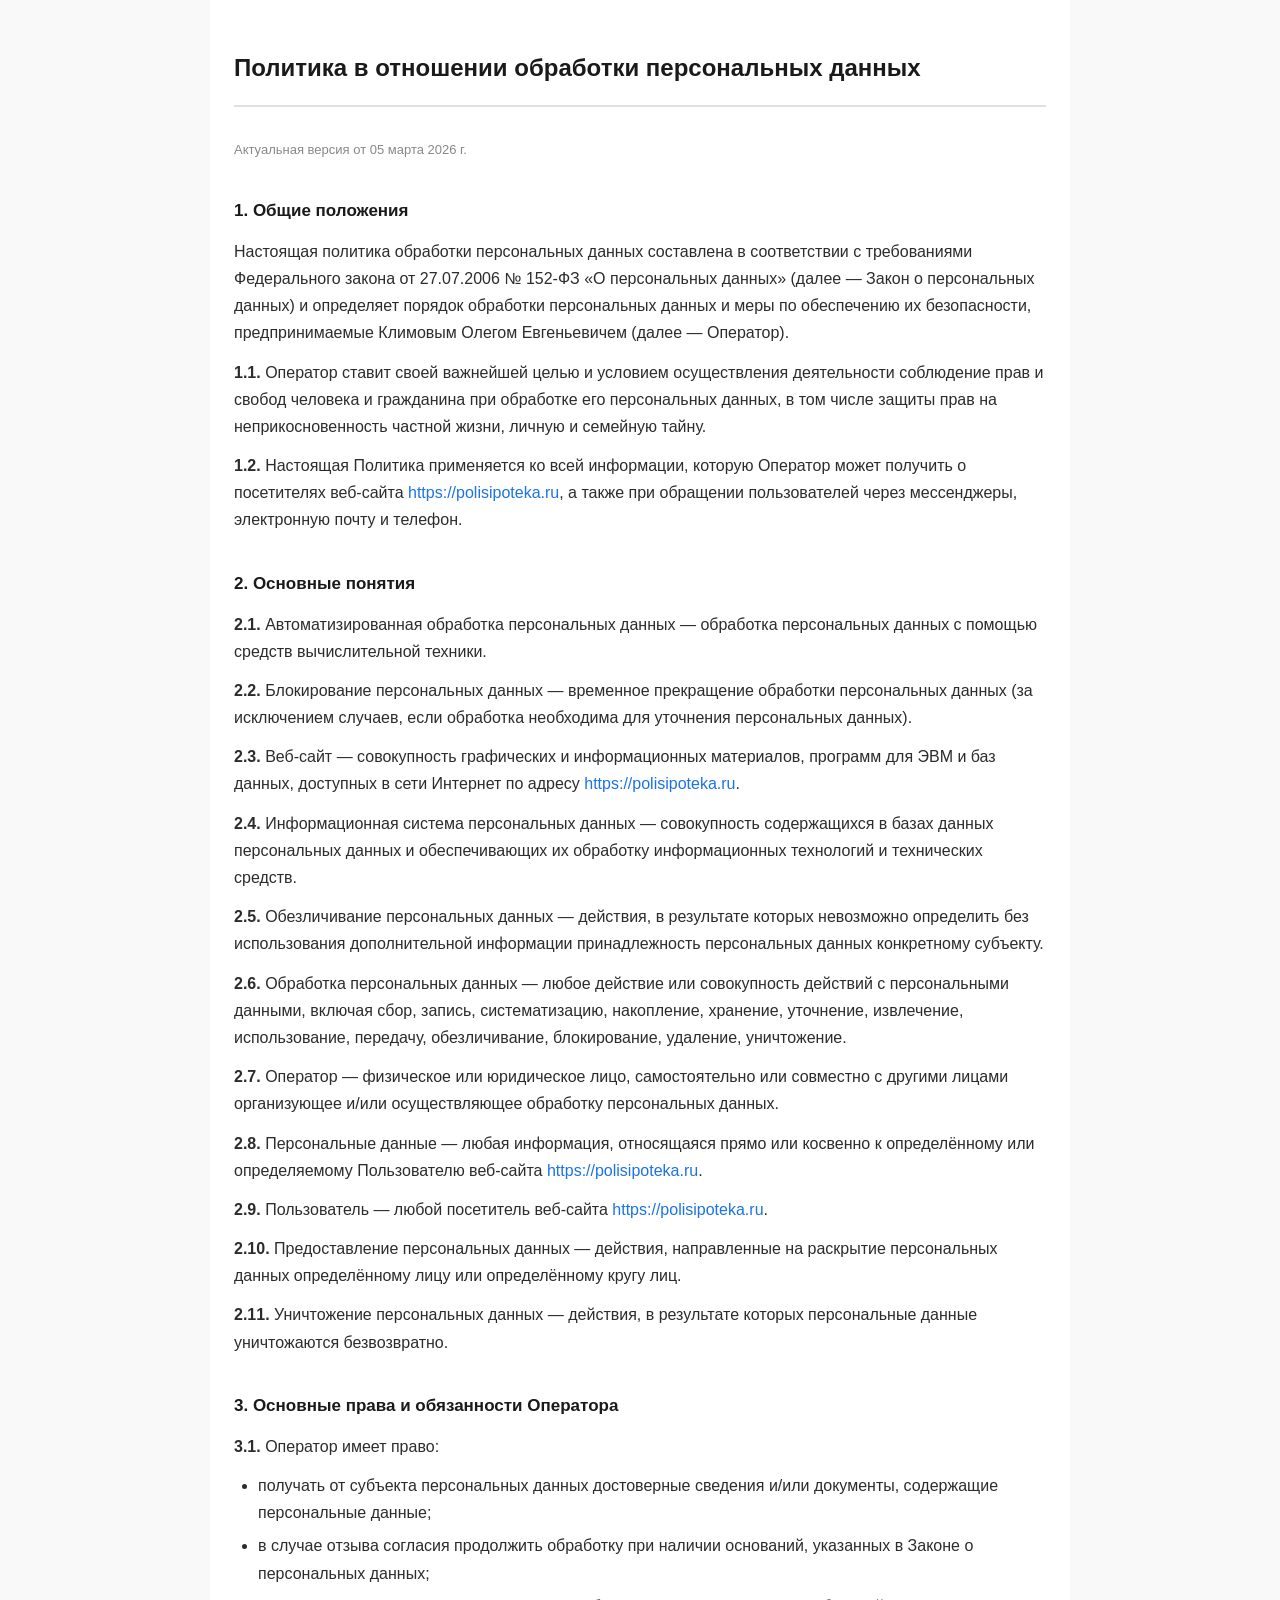
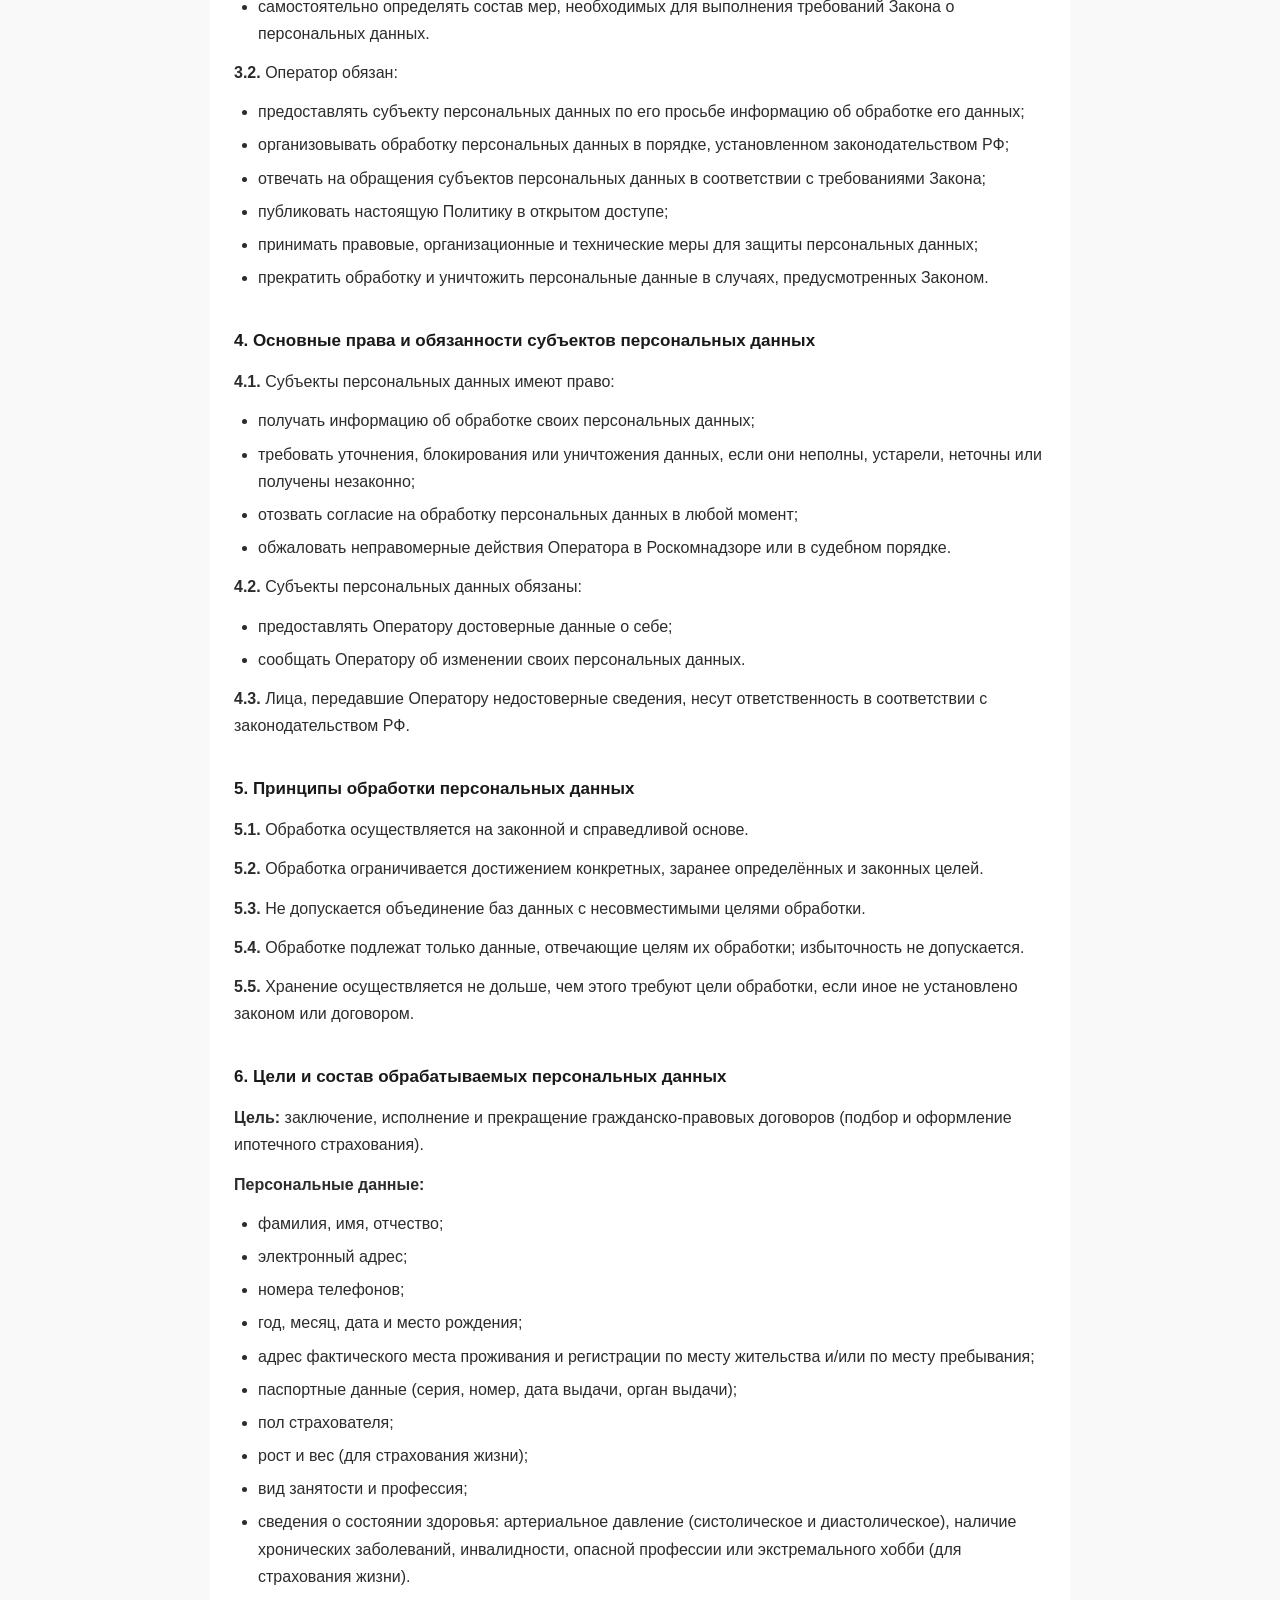
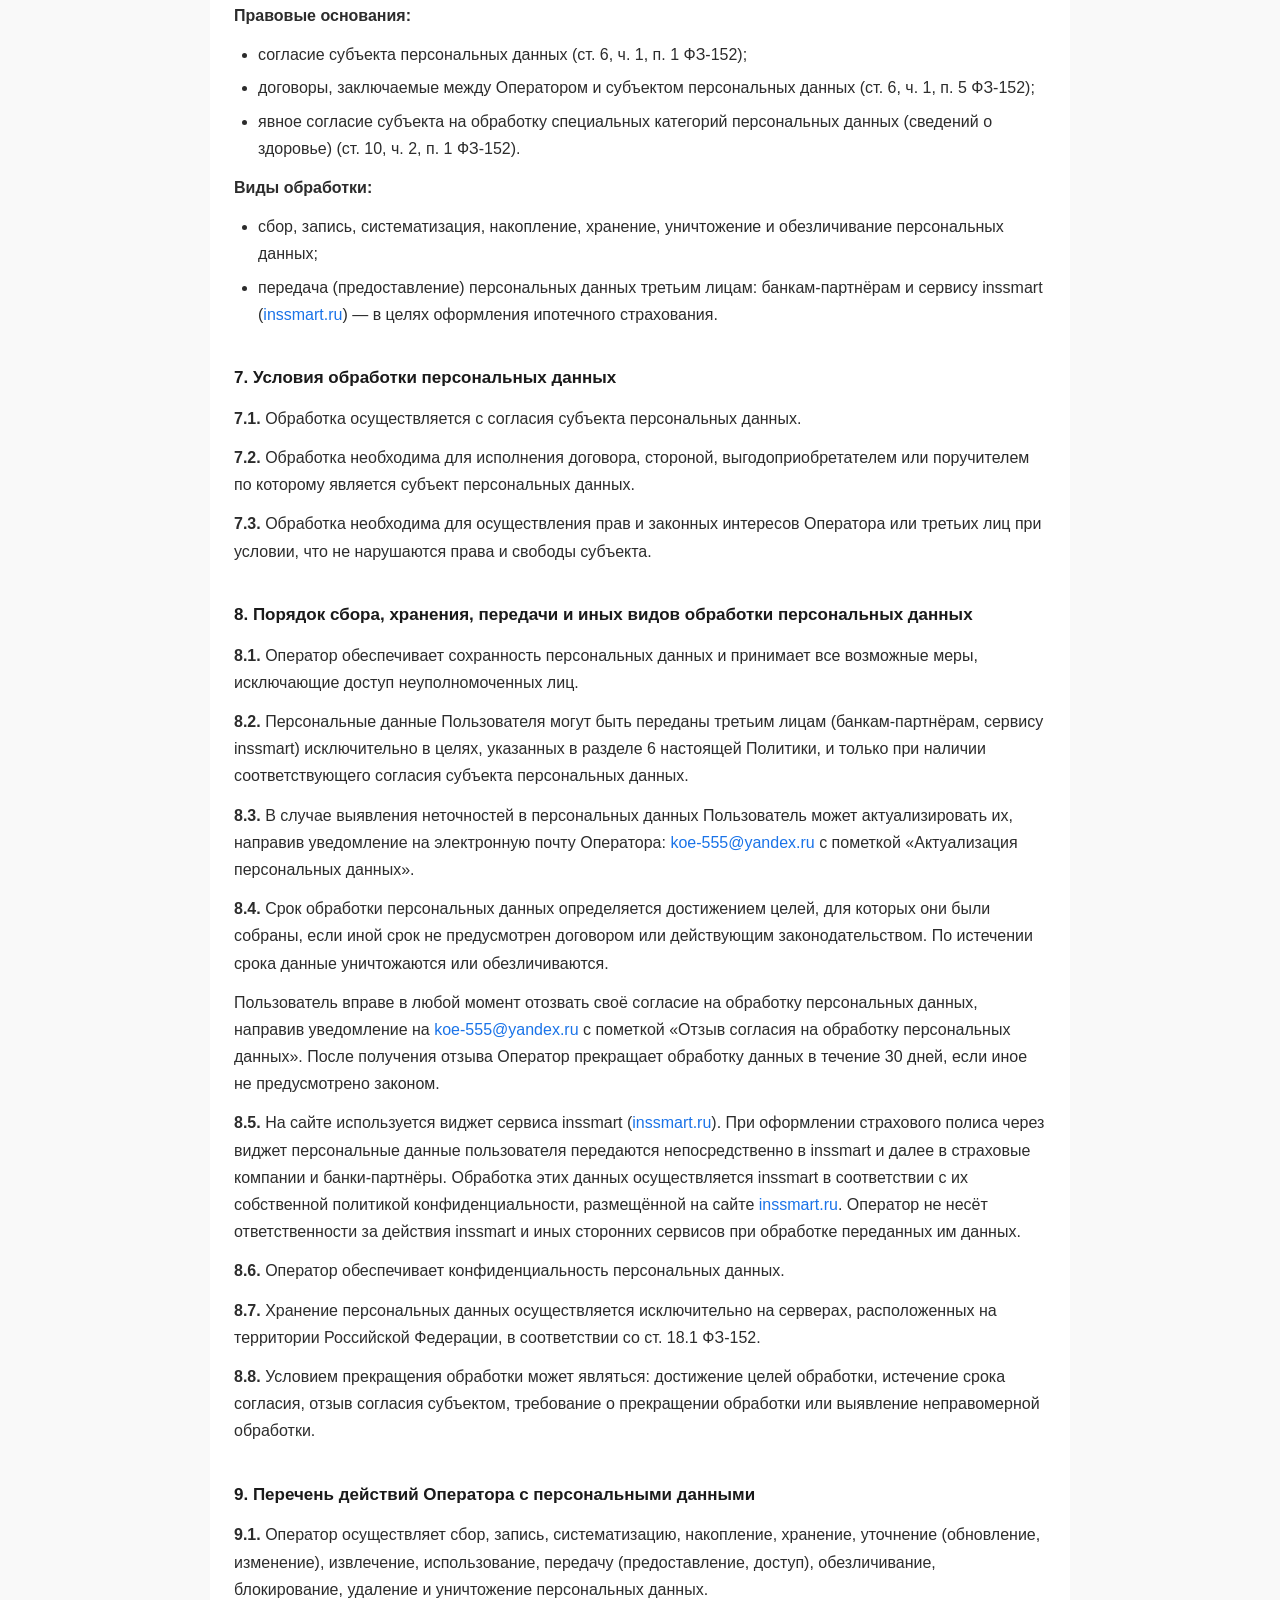
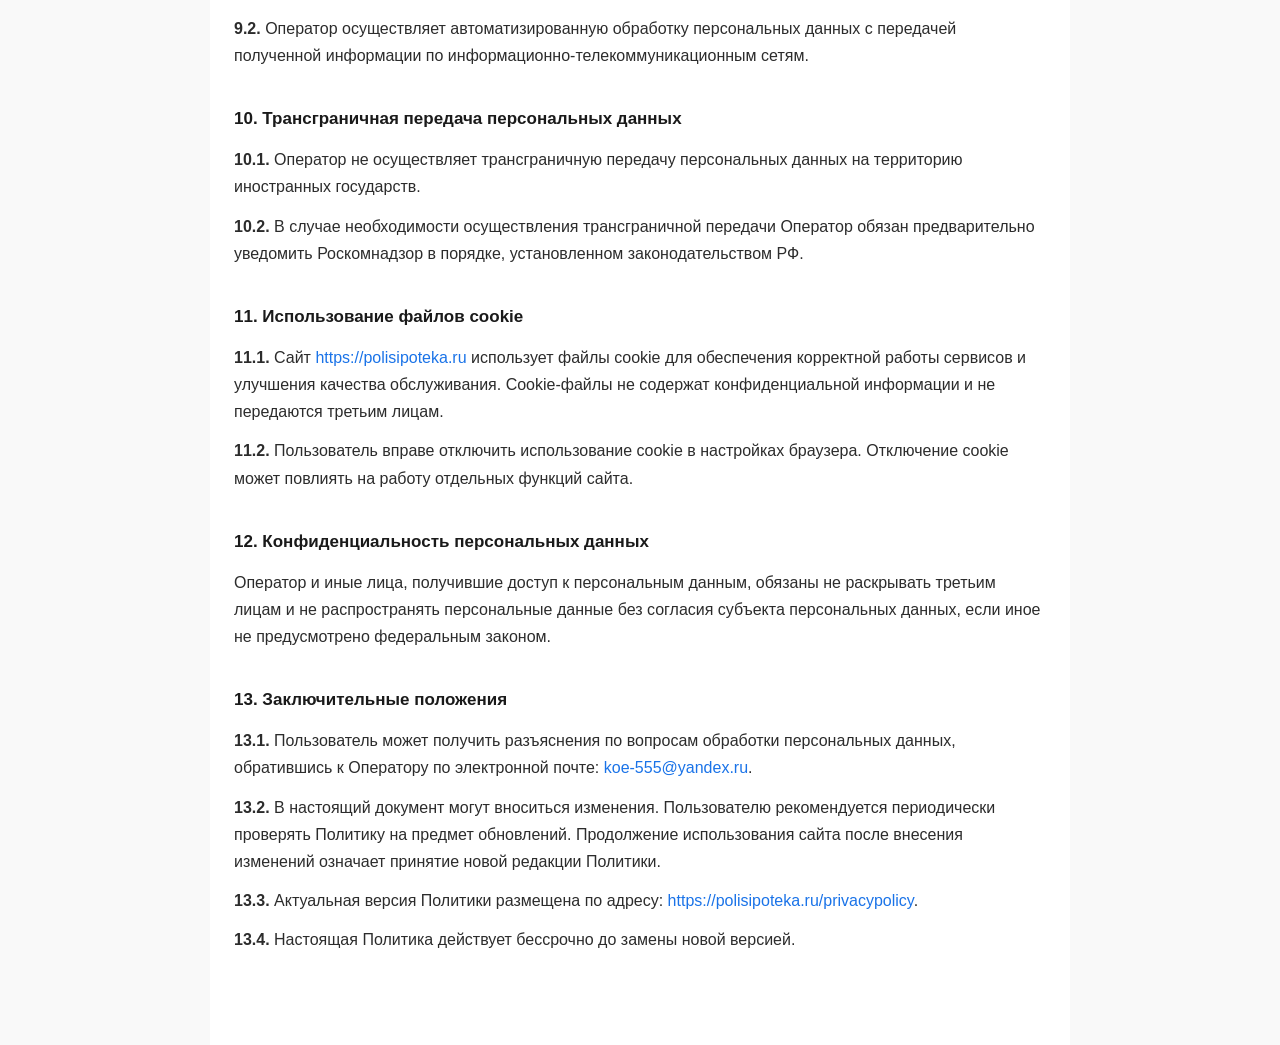
==== privacypolicy.html @ 63c464d2 "Add files via upload" ====
<!DOCTYPE html>
<html lang="ru">
<head>
  <meta charset="UTF-8" />
  <meta name="viewport" content="width=device-width, initial-scale=1.0" />
  <title>Политика конфиденциальности — polisipoteka.ru</title>
  <style>
    * {
      box-sizing: border-box;
      margin: 0;
      padding: 0;
    }

    body {
      font-family: 'Segoe UI', Arial, sans-serif;
      font-size: 16px;
      line-height: 1.7;
      color: #2c2c2c;
      background: #f9f9f9;
    }

    .container {
      max-width: 860px;
      margin: 0 auto;
      padding: 48px 24px 80px;
      background: #fff;
    }

    h1 {
      font-size: 24px;
      font-weight: 700;
      margin-bottom: 32px;
      color: #1a1a1a;
      border-bottom: 2px solid #e0e0e0;
      padding-bottom: 16px;
    }

    h2 {
      font-size: 17px;
      font-weight: 700;
      margin-top: 36px;
      margin-bottom: 12px;
      color: #1a1a1a;
    }

    p {
      margin-bottom: 12px;
    }

    ul {
      margin: 8px 0 12px 24px;
    }

    ul li {
      margin-bottom: 6px;
    }

    a {
      color: #1a73e8;
      text-decoration: none;
    }

    a:hover {
      text-decoration: underline;
    }

    .updated {
      font-size: 13px;
      color: #888;
      margin-bottom: 32px;
    }
  </style>
</head>
<body>
  <div class="container">

    <h1>Политика в отношении обработки персональных данных</h1>
    <p class="updated">Актуальная версия от 05 марта 2026 г.</p>

    <h2>1. Общие положения</h2>
    <p>Настоящая политика обработки персональных данных составлена в соответствии с требованиями Федерального закона от 27.07.2006 № 152-ФЗ «О персональных данных» (далее — Закон о персональных данных) и определяет порядок обработки персональных данных и меры по обеспечению их безопасности, предпринимаемые Климовым Олегом Евгеньевичем (далее — Оператор).</p>
    <p><strong>1.1.</strong> Оператор ставит своей важнейшей целью и условием осуществления деятельности соблюдение прав и свобод человека и гражданина при обработке его персональных данных, в том числе защиты прав на неприкосновенность частной жизни, личную и семейную тайну.</p>
    <p><strong>1.2.</strong> Настоящая Политика применяется ко всей информации, которую Оператор может получить о посетителях веб-сайта <a href="https://polisipoteka.ru" target="_blank">https://polisipoteka.ru</a>, а также при обращении пользователей через мессенджеры, электронную почту и телефон.</p>

    <h2>2. Основные понятия</h2>
    <p><strong>2.1.</strong> Автоматизированная обработка персональных данных — обработка персональных данных с помощью средств вычислительной техники.</p>
    <p><strong>2.2.</strong> Блокирование персональных данных — временное прекращение обработки персональных данных (за исключением случаев, если обработка необходима для уточнения персональных данных).</p>
    <p><strong>2.3.</strong> Веб-сайт — совокупность графических и информационных материалов, программ для ЭВМ и баз данных, доступных в сети Интернет по адресу <a href="https://polisipoteka.ru" target="_blank">https://polisipoteka.ru</a>.</p>
    <p><strong>2.4.</strong> Информационная система персональных данных — совокупность содержащихся в базах данных персональных данных и обеспечивающих их обработку информационных технологий и технических средств.</p>
    <p><strong>2.5.</strong> Обезличивание персональных данных — действия, в результате которых невозможно определить без использования дополнительной информации принадлежность персональных данных конкретному субъекту.</p>
    <p><strong>2.6.</strong> Обработка персональных данных — любое действие или совокупность действий с персональными данными, включая сбор, запись, систематизацию, накопление, хранение, уточнение, извлечение, использование, передачу, обезличивание, блокирование, удаление, уничтожение.</p>
    <p><strong>2.7.</strong> Оператор — физическое или юридическое лицо, самостоятельно или совместно с другими лицами организующее и/или осуществляющее обработку персональных данных.</p>
    <p><strong>2.8.</strong> Персональные данные — любая информация, относящаяся прямо или косвенно к определённому или определяемому Пользователю веб-сайта <a href="https://polisipoteka.ru" target="_blank">https://polisipoteka.ru</a>.</p>
    <p><strong>2.9.</strong> Пользователь — любой посетитель веб-сайта <a href="https://polisipoteka.ru" target="_blank">https://polisipoteka.ru</a>.</p>
    <p><strong>2.10.</strong> Предоставление персональных данных — действия, направленные на раскрытие персональных данных определённому лицу или определённому кругу лиц.</p>
    <p><strong>2.11.</strong> Уничтожение персональных данных — действия, в результате которых персональные данные уничтожаются безвозвратно.</p>

    <h2>3. Основные права и обязанности Оператора</h2>
    <p><strong>3.1.</strong> Оператор имеет право:</p>
    <ul>
      <li>получать от субъекта персональных данных достоверные сведения и/или документы, содержащие персональные данные;</li>
      <li>в случае отзыва согласия продолжить обработку при наличии оснований, указанных в Законе о персональных данных;</li>
      <li>самостоятельно определять состав мер, необходимых для выполнения требований Закона о персональных данных.</li>
    </ul>
    <p><strong>3.2.</strong> Оператор обязан:</p>
    <ul>
      <li>предоставлять субъекту персональных данных по его просьбе информацию об обработке его данных;</li>
      <li>организовывать обработку персональных данных в порядке, установленном законодательством РФ;</li>
      <li>отвечать на обращения субъектов персональных данных в соответствии с требованиями Закона;</li>
      <li>публиковать настоящую Политику в открытом доступе;</li>
      <li>принимать правовые, организационные и технические меры для защиты персональных данных;</li>
      <li>прекратить обработку и уничтожить персональные данные в случаях, предусмотренных Законом.</li>
    </ul>

    <h2>4. Основные права и обязанности субъектов персональных данных</h2>
    <p><strong>4.1.</strong> Субъекты персональных данных имеют право:</p>
    <ul>
      <li>получать информацию об обработке своих персональных данных;</li>
      <li>требовать уточнения, блокирования или уничтожения данных, если они неполны, устарели, неточны или получены незаконно;</li>
      <li>отозвать согласие на обработку персональных данных в любой момент;</li>
      <li>обжаловать неправомерные действия Оператора в Роскомнадзоре или в судебном порядке.</li>
    </ul>
    <p><strong>4.2.</strong> Субъекты персональных данных обязаны:</p>
    <ul>
      <li>предоставлять Оператору достоверные данные о себе;</li>
      <li>сообщать Оператору об изменении своих персональных данных.</li>
    </ul>
    <p><strong>4.3.</strong> Лица, передавшие Оператору недостоверные сведения, несут ответственность в соответствии с законодательством РФ.</p>

    <h2>5. Принципы обработки персональных данных</h2>
    <p><strong>5.1.</strong> Обработка осуществляется на законной и справедливой основе.</p>
    <p><strong>5.2.</strong> Обработка ограничивается достижением конкретных, заранее определённых и законных целей.</p>
    <p><strong>5.3.</strong> Не допускается объединение баз данных с несовместимыми целями обработки.</p>
    <p><strong>5.4.</strong> Обработке подлежат только данные, отвечающие целям их обработки; избыточность не допускается.</p>
    <p><strong>5.5.</strong> Хранение осуществляется не дольше, чем этого требуют цели обработки, если иное не установлено законом или договором.</p>

    <h2>6. Цели и состав обрабатываемых персональных данных</h2>
    <p><strong>Цель:</strong> заключение, исполнение и прекращение гражданско-правовых договоров (подбор и оформление ипотечного страхования).</p>
    <p><strong>Персональные данные:</strong></p>
    <ul>
      <li>фамилия, имя, отчество;</li>
      <li>электронный адрес;</li>
      <li>номера телефонов;</li>
      <li>год, месяц, дата и место рождения;</li>
      <li>адрес фактического места проживания и регистрации по месту жительства и/или по месту пребывания;</li>
      <li>паспортные данные (серия, номер, дата выдачи, орган выдачи);</li>
      <li>пол страхователя;</li>
      <li>рост и вес (для страхования жизни);</li>
      <li>вид занятости и профессия;</li>
      <li>сведения о состоянии здоровья: артериальное давление (систолическое и диастолическое), наличие хронических заболеваний, инвалидности, опасной профессии или экстремального хобби (для страхования жизни).</li>
    </ul>
    <p><strong>Правовые основания:</strong></p>
    <ul>
      <li>согласие субъекта персональных данных (ст. 6, ч. 1, п. 1 ФЗ-152);</li>
      <li>договоры, заключаемые между Оператором и субъектом персональных данных (ст. 6, ч. 1, п. 5 ФЗ-152);</li>
      <li>явное согласие субъекта на обработку специальных категорий персональных данных (сведений о здоровье) (ст. 10, ч. 2, п. 1 ФЗ-152).</li>
    </ul>
    <p><strong>Виды обработки:</strong></p>
    <ul>
      <li>сбор, запись, систематизация, накопление, хранение, уничтожение и обезличивание персональных данных;</li>
      <li>передача (предоставление) персональных данных третьим лицам: банкам-партнёрам и сервису inssmart (<a href="https://inssmart.ru" target="_blank">inssmart.ru</a>) — в целях оформления ипотечного страхования.</li>
    </ul>

    <h2>7. Условия обработки персональных данных</h2>
    <p><strong>7.1.</strong> Обработка осуществляется с согласия субъекта персональных данных.</p>
    <p><strong>7.2.</strong> Обработка необходима для исполнения договора, стороной, выгодоприобретателем или поручителем по которому является субъект персональных данных.</p>
    <p><strong>7.3.</strong> Обработка необходима для осуществления прав и законных интересов Оператора или третьих лиц при условии, что не нарушаются права и свободы субъекта.</p>

    <h2>8. Порядок сбора, хранения, передачи и иных видов обработки персональных данных</h2>
    <p><strong>8.1.</strong> Оператор обеспечивает сохранность персональных данных и принимает все возможные меры, исключающие доступ неуполномоченных лиц.</p>
    <p><strong>8.2.</strong> Персональные данные Пользователя могут быть переданы третьим лицам (банкам-партнёрам, сервису inssmart) исключительно в целях, указанных в разделе 6 настоящей Политики, и только при наличии соответствующего согласия субъекта персональных данных.</p>
    <p><strong>8.3.</strong> В случае выявления неточностей в персональных данных Пользователь может актуализировать их, направив уведомление на электронную почту Оператора: <a href="mailto:koe-555@yandex.ru">koe-555@yandex.ru</a> с пометкой «Актуализация персональных данных».</p>
    <p><strong>8.4.</strong> Срок обработки персональных данных определяется достижением целей, для которых они были собраны, если иной срок не предусмотрен договором или действующим законодательством. По истечении срока данные уничтожаются или обезличиваются.</p>
    <p>Пользователь вправе в любой момент отозвать своё согласие на обработку персональных данных, направив уведомление на <a href="mailto:koe-555@yandex.ru">koe-555@yandex.ru</a> с пометкой «Отзыв согласия на обработку персональных данных». После получения отзыва Оператор прекращает обработку данных в течение 30 дней, если иное не предусмотрено законом.</p>
    <p><strong>8.5.</strong> На сайте используется виджет сервиса inssmart (<a href="https://inssmart.ru" target="_blank">inssmart.ru</a>). При оформлении страхового полиса через виджет персональные данные пользователя передаются непосредственно в inssmart и далее в страховые компании и банки-партнёры. Обработка этих данных осуществляется inssmart в соответствии с их собственной политикой конфиденциальности, размещённой на сайте <a href="https://inssmart.ru" target="_blank">inssmart.ru</a>. Оператор не несёт ответственности за действия inssmart и иных сторонних сервисов при обработке переданных им данных.</p>
    <p><strong>8.6.</strong> Оператор обеспечивает конфиденциальность персональных данных.</p>
    <p><strong>8.7.</strong> Хранение персональных данных осуществляется исключительно на серверах, расположенных на территории Российской Федерации, в соответствии со ст. 18.1 ФЗ-152.</p>
    <p><strong>8.8.</strong> Условием прекращения обработки может являться: достижение целей обработки, истечение срока согласия, отзыв согласия субъектом, требование о прекращении обработки или выявление неправомерной обработки.</p>

    <h2>9. Перечень действий Оператора с персональными данными</h2>
    <p><strong>9.1.</strong> Оператор осуществляет сбор, запись, систематизацию, накопление, хранение, уточнение (обновление, изменение), извлечение, использование, передачу (предоставление, доступ), обезличивание, блокирование, удаление и уничтожение персональных данных.</p>
    <p><strong>9.2.</strong> Оператор осуществляет автоматизированную обработку персональных данных с передачей полученной информации по информационно-телекоммуникационным сетям.</p>

    <h2>10. Трансграничная передача персональных данных</h2>
    <p><strong>10.1.</strong> Оператор не осуществляет трансграничную передачу персональных данных на территорию иностранных государств.</p>
    <p><strong>10.2.</strong> В случае необходимости осуществления трансграничной передачи Оператор обязан предварительно уведомить Роскомнадзор в порядке, установленном законодательством РФ.</p>

    <h2>11. Использование файлов cookie</h2>
    <p><strong>11.1.</strong> Сайт <a href="https://polisipoteka.ru" target="_blank">https://polisipoteka.ru</a> использует файлы cookie для обеспечения корректной работы сервисов и улучшения качества обслуживания. Cookie-файлы не содержат конфиденциальной информации и не передаются третьим лицам.</p>
    <p><strong>11.2.</strong> Пользователь вправе отключить использование cookie в настройках браузера. Отключение cookie может повлиять на работу отдельных функций сайта.</p>

    <h2>12. Конфиденциальность персональных данных</h2>
    <p>Оператор и иные лица, получившие доступ к персональным данным, обязаны не раскрывать третьим лицам и не распространять персональные данные без согласия субъекта персональных данных, если иное не предусмотрено федеральным законом.</p>

    <h2>13. Заключительные положения</h2>
    <p><strong>13.1.</strong> Пользователь может получить разъяснения по вопросам обработки персональных данных, обратившись к Оператору по электронной почте: <a href="mailto:koe-555@yandex.ru">koe-555@yandex.ru</a>.</p>
    <p><strong>13.2.</strong> В настоящий документ могут вноситься изменения. Пользователю рекомендуется периодически проверять Политику на предмет обновлений. Продолжение использования сайта после внесения изменений означает принятие новой редакции Политики.</p>
    <p><strong>13.3.</strong> Актуальная версия Политики размещена по адресу: <a href="https://polisipoteka.ru/privacypolicy">https://polisipoteka.ru/privacypolicy</a>.</p>
    <p><strong>13.4.</strong> Настоящая Политика действует бессрочно до замены новой версией.</p>

  </div>
</body>
</html>
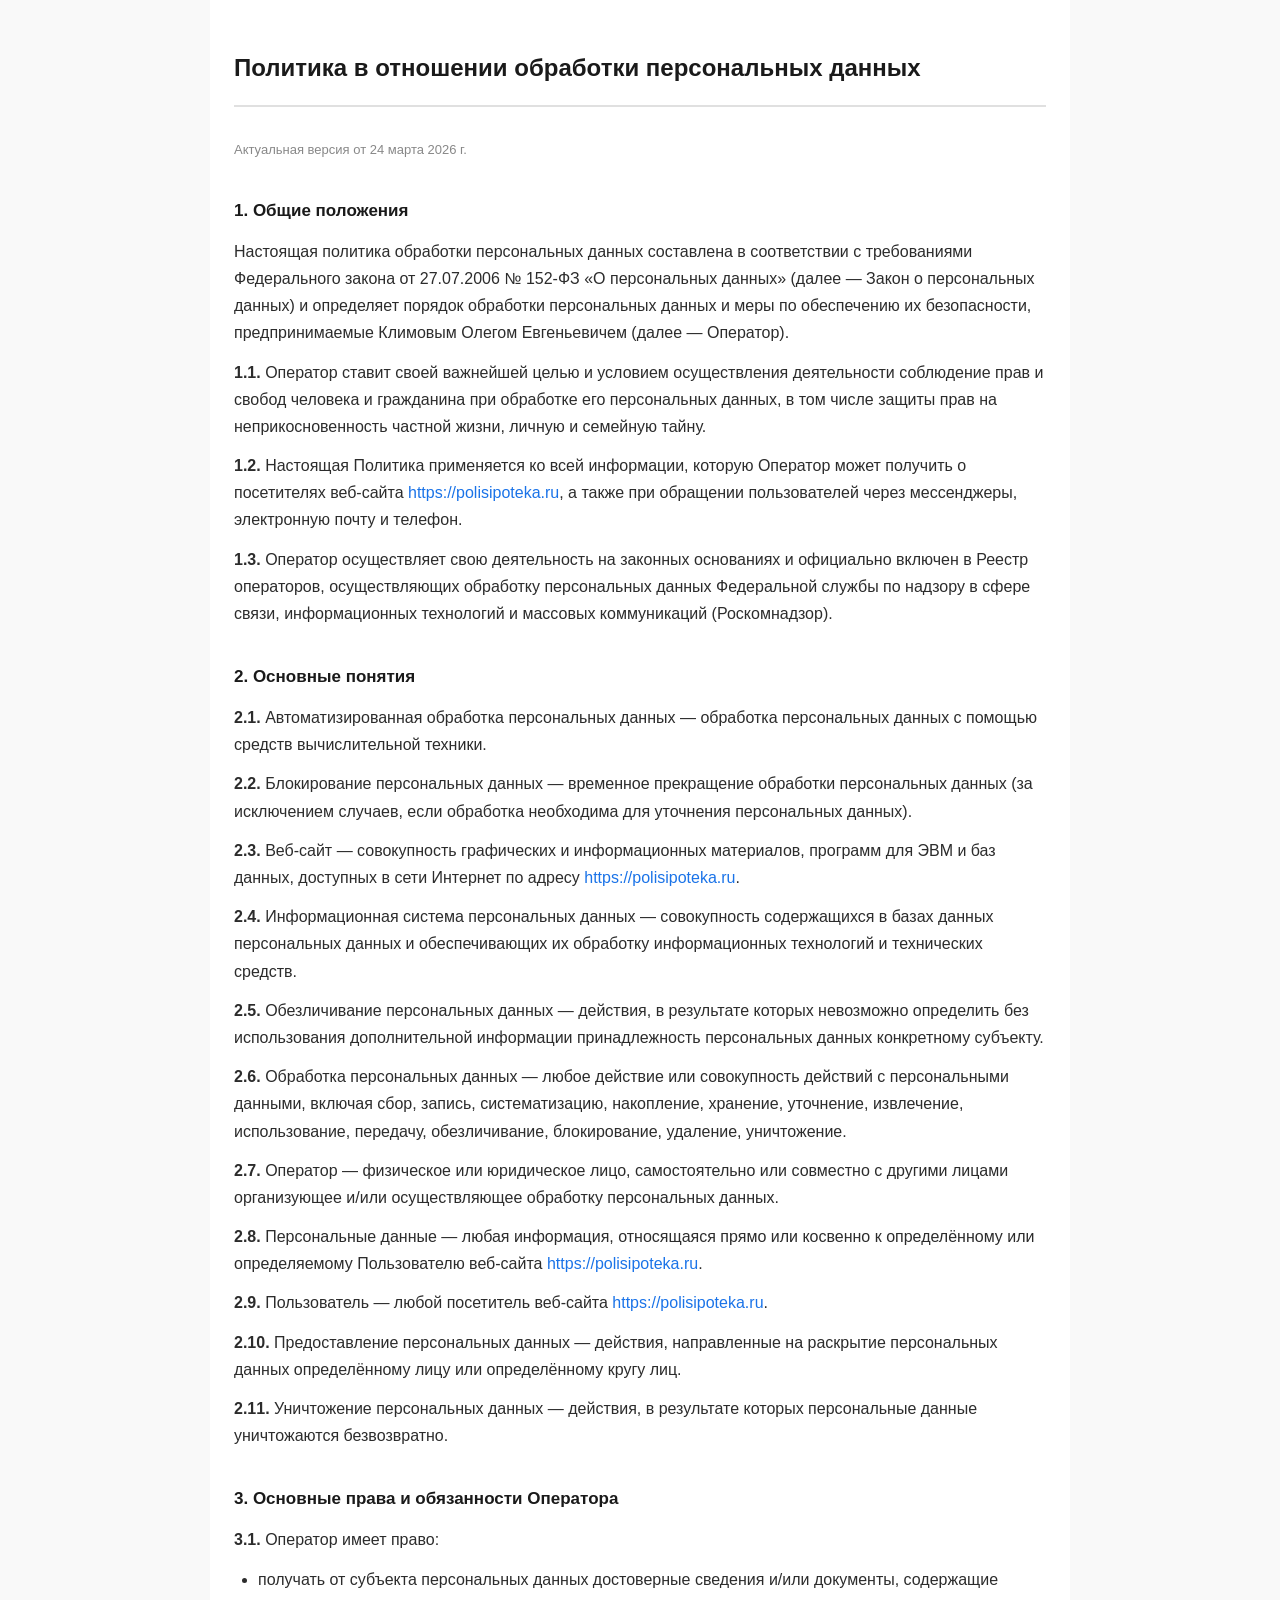
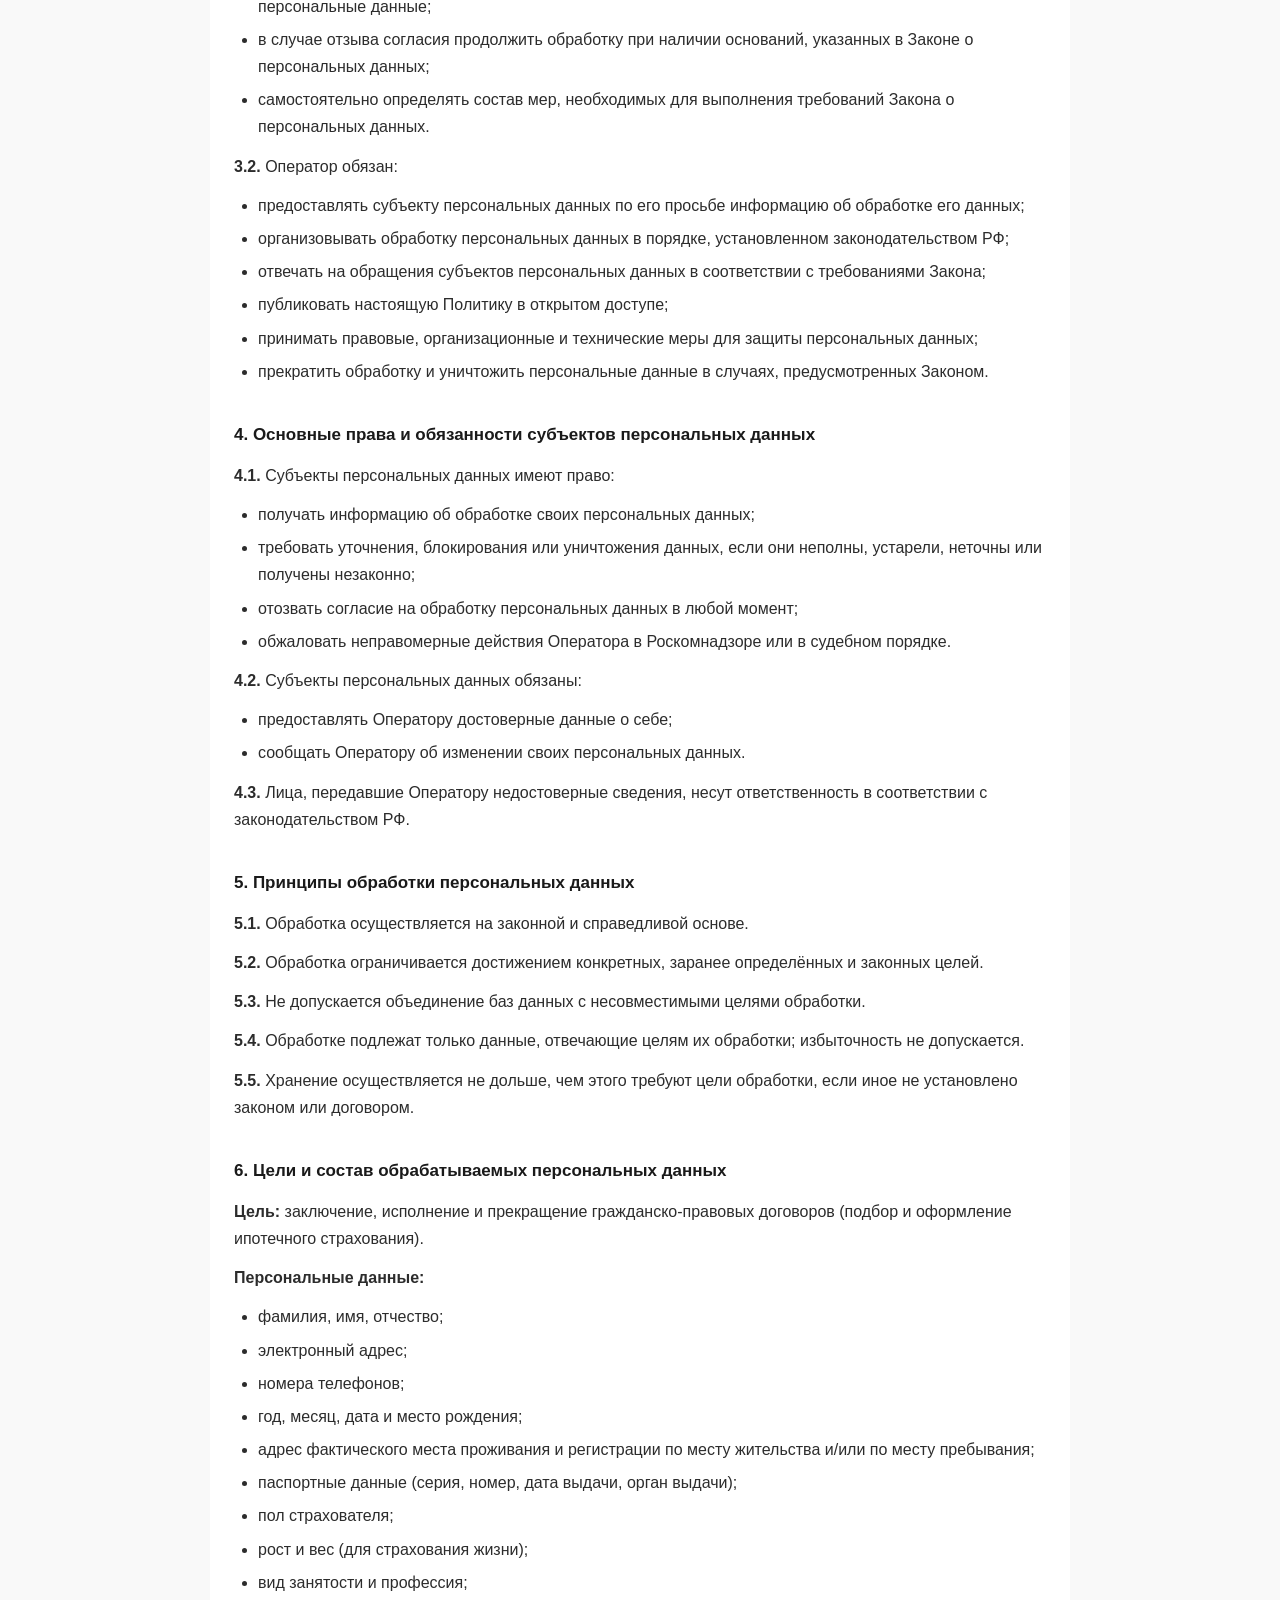
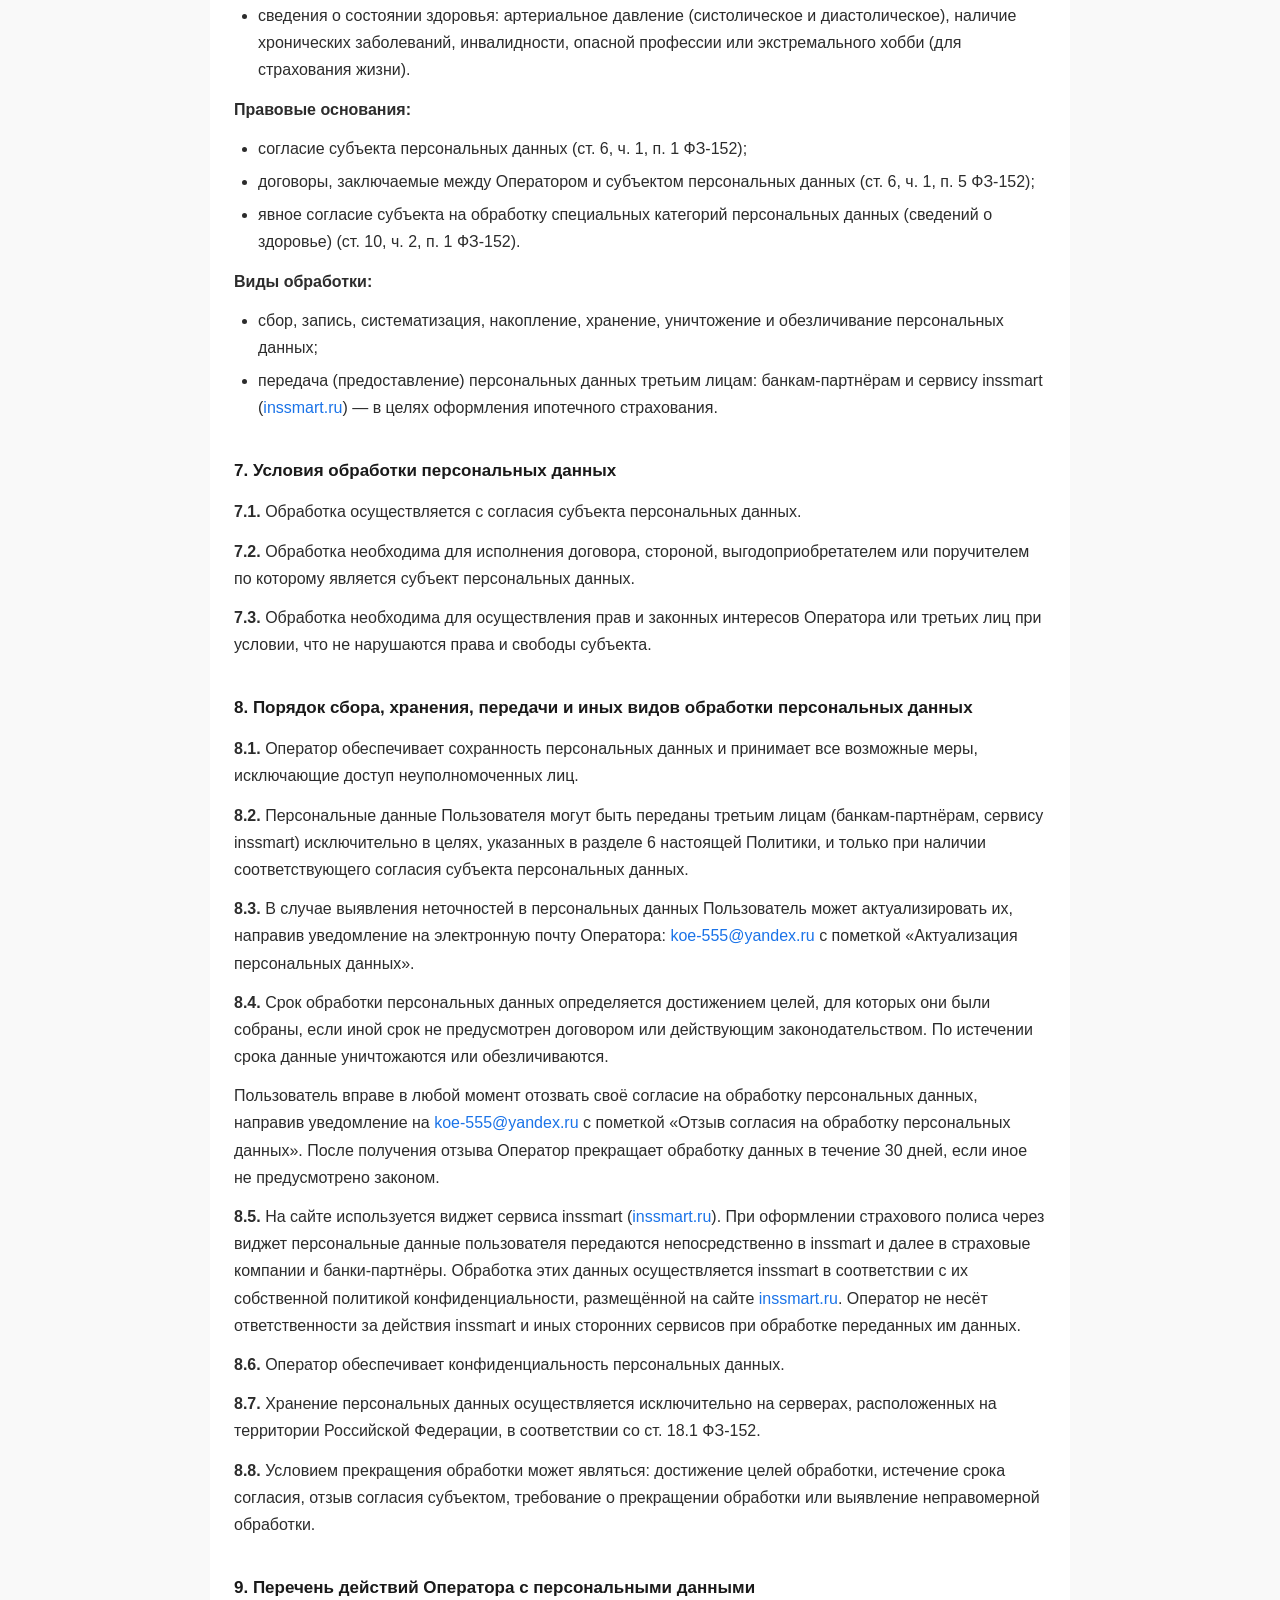
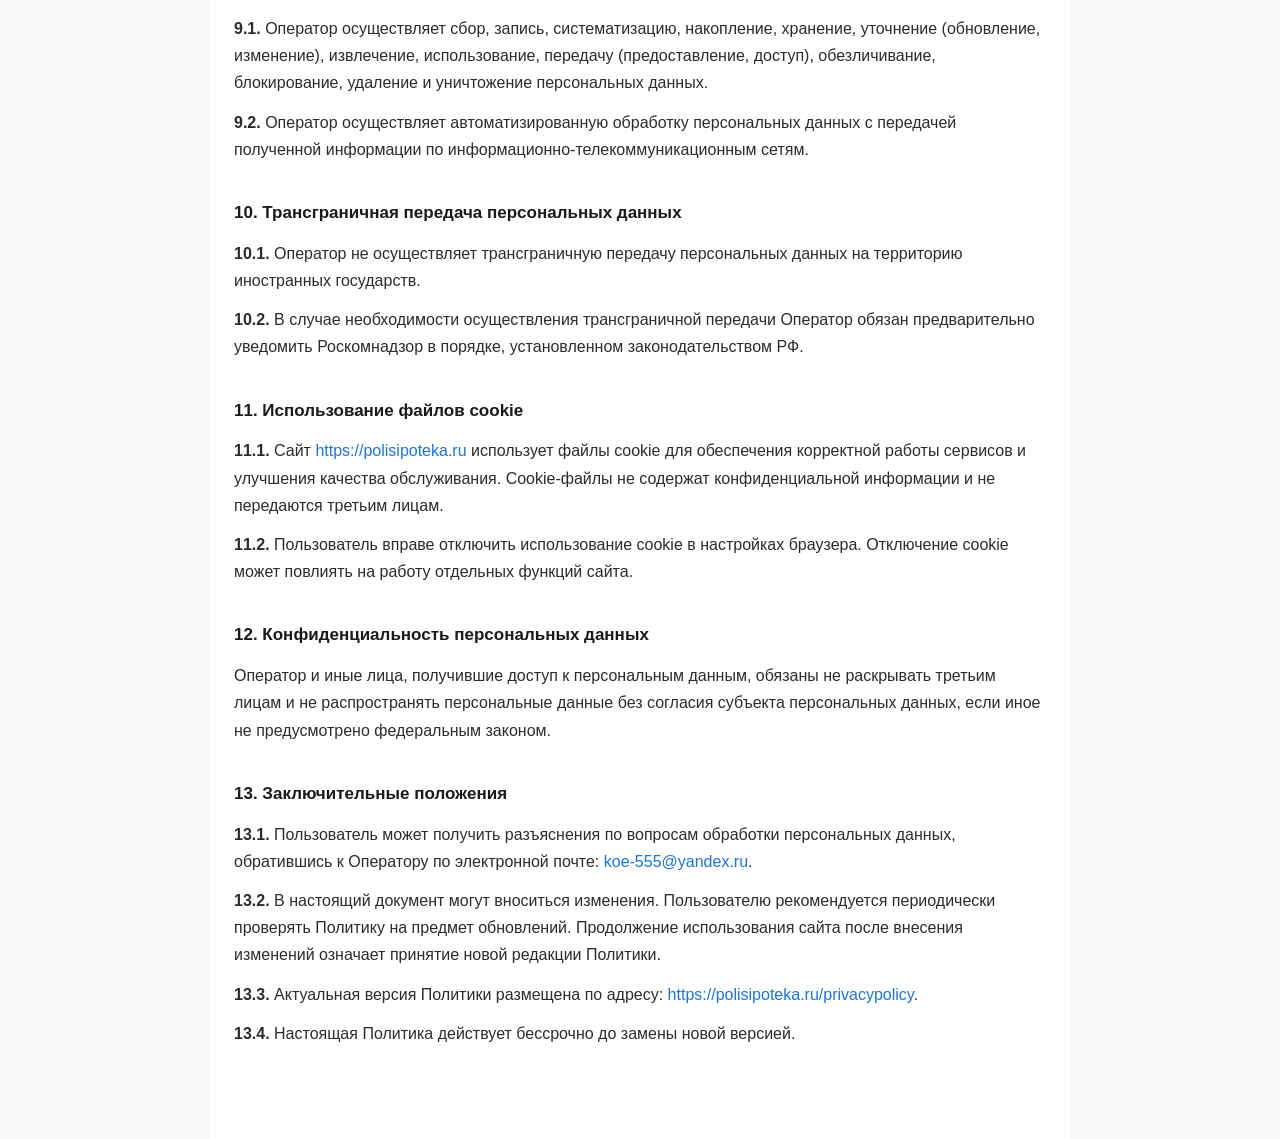
==== commit 8f570a4a: "Add files via upload" ====
--- a/privacypolicy.html
+++ b/privacypolicy.html
@@ -75,12 +75,14 @@
   <div class="container">
 
     <h1>Политика в отношении обработки персональных данных</h1>
-    <p class="updated">Актуальная версия от 05 марта 2026 г.</p>
+    <p class="updated">Актуальная версия от 24 марта 2026 г.</p>
 
     <h2>1. Общие положения</h2>
     <p>Настоящая политика обработки персональных данных составлена в соответствии с требованиями Федерального закона от 27.07.2006 № 152-ФЗ «О персональных данных» (далее — Закон о персональных данных) и определяет порядок обработки персональных данных и меры по обеспечению их безопасности, предпринимаемые Климовым Олегом Евгеньевичем (далее — Оператор).</p>
     <p><strong>1.1.</strong> Оператор ставит своей важнейшей целью и условием осуществления деятельности соблюдение прав и свобод человека и гражданина при обработке его персональных данных, в том числе защиты прав на неприкосновенность частной жизни, личную и семейную тайну.</p>
     <p><strong>1.2.</strong> Настоящая Политика применяется ко всей информации, которую Оператор может получить о посетителях веб-сайта <a href="https://polisipoteka.ru" target="_blank">https://polisipoteka.ru</a>, а также при обращении пользователей через мессенджеры, электронную почту и телефон.</p>
+    <p><strong>1.3.</strong> Оператор осуществляет свою деятельность на законных основаниях и официально включен в Реестр операторов, осуществляющих обработку персональных данных Федеральной службы по надзору в сфере связи, информационных технологий и массовых коммуникаций (Роскомнадзор).</p>
+
 
     <h2>2. Основные понятия</h2>
     <p><strong>2.1.</strong> Автоматизированная обработка персональных данных — обработка персональных данных с помощью средств вычислительной техники.</p>
